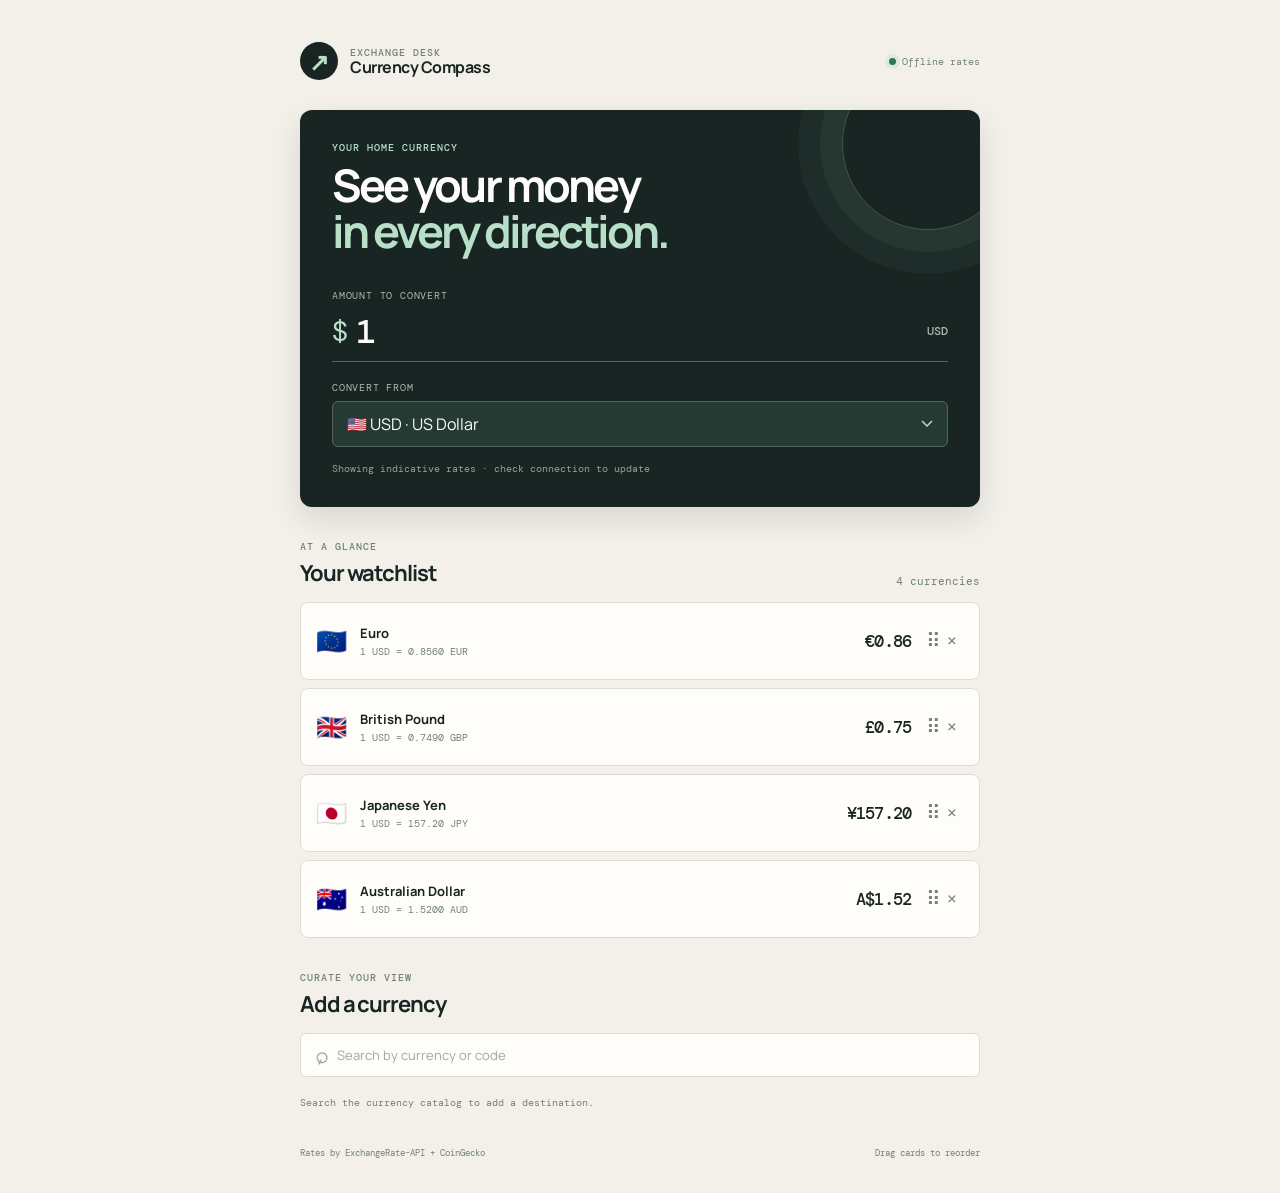
==== currency-compass/index.html @ 64b4417f "Add Currency Compass" ====
<!doctype html>
<html lang="en">
<head>
  <meta charset="UTF-8">
  <meta name="viewport" content="width=device-width, initial-scale=1, viewport-fit=cover">
  <meta name="theme-color" content="#f3f0ea">
  <title>Currency Compass</title>
  <link rel="preconnect" href="https://fonts.googleapis.com">
  <link rel="preconnect" href="https://fonts.gstatic.com" crossorigin>
  <link href="https://fonts.googleapis.com/css2?family=DM+Mono:wght@400;500&family=Manrope:wght@400;500;600;700;800&display=swap" rel="stylesheet">
  <link rel="stylesheet" href="styles.css">
</head>
<body>
  <main class="app-shell">
    <header class="topbar">
      <div class="brand-mark" aria-hidden="true">↗</div>
      <div>
        <p class="eyebrow">Exchange desk</p>
        <h1>Currency Compass</h1>
      </div>
      <div class="live-status"><span class="status-dot"></span><span id="status-label">Live rates</span></div>
    </header>

    <section class="hero-panel" aria-labelledby="converter-heading">
      <div class="hero-copy">
        <p class="eyebrow">Your home currency</p>
        <h2 id="converter-heading">See your money<br><em>in every direction.</em></h2>
      </div>
      <div class="amount-wrap">
        <label for="amount">Amount to convert</label>
        <div class="amount-input-row">
          <span id="amount-symbol" class="input-symbol">$</span>
          <input id="amount" type="number" inputmode="decimal" min="0" step="any" value="1" aria-label="Amount in default currency">
          <span id="amount-code" class="input-code">USD</span>
        </div>
      </div>
      <div class="base-picker">
        <label for="base-currency">Convert from</label>
        <select id="base-currency" aria-label="Default currency"></select>
      </div>
      <p class="updated" id="updated-label">Fetching current rates...</p>
    </section>

    <section class="rates-section" aria-labelledby="rates-heading">
      <div class="section-heading">
        <div>
          <p class="eyebrow">At a glance</p>
          <h2 id="rates-heading">Your watchlist</h2>
        </div>
        <span id="currency-count" class="count-label">0 currencies</span>
      </div>
      <div id="rate-list" class="rate-list" aria-live="polite"></div>
    </section>

    <section class="add-section" aria-labelledby="add-heading">
      <div class="section-heading compact-heading">
        <div>
          <p class="eyebrow">Curate your view</p>
          <h2 id="add-heading">Add a currency</h2>
        </div>
      </div>
      <div class="currency-search">
        <label class="visually-hidden" for="currency-search-input">Search currencies</label>
        <span class="search-icon" aria-hidden="true">⌕</span>
        <input id="currency-search-input" type="search" autocomplete="off" placeholder="Search by currency or code" aria-controls="currency-options">
      </div>
      <div id="currency-options" class="currency-options" aria-live="polite"></div>
    </section>

    <footer>
      <span>Rates by ExchangeRate-API + CoinGecko</span>
      <span>Drag cards to reorder</span>
    </footer>
  </main>
  <script src="app.js"></script>
</body>
</html>
---- currency-compass/styles.css ----
:root { --paper: #f3f0ea; --ink: #182522; --muted: #72807b; --line: #d9ddd5; --mint: #b8e0c9; --mint-deep: #2f765e; --coral: #ee8069; --white: #fffdf9; --mono: "DM Mono", monospace; --sans: "Manrope", sans-serif; }
* { box-sizing: border-box; }
html { background: var(--paper); }
body { margin: 0; color: var(--ink); font-family: var(--sans); background: var(--paper); }
button, input, select { font: inherit; }
button, select { cursor: pointer; }
.app-shell { width: min(100%, 720px); margin: 0 auto; padding: 28px 20px 34px; }
.topbar { display: flex; align-items: center; gap: 12px; margin-bottom: 30px; }
.brand-mark { width: 38px; height: 38px; display: grid; place-items: center; background: var(--ink); color: var(--mint); font-size: 24px; border-radius: 50%; font-weight: 700; }
.eyebrow { margin: 0; color: var(--muted); font: 500 10px/1.2 var(--mono); letter-spacing: .1em; text-transform: uppercase; }
h1, h2, p { margin-top: 0; }
h1 { margin-bottom: 0; font-size: 16px; line-height: 1; letter-spacing: -.03em; }
.live-status { display: flex; align-items: center; gap: 6px; margin-left: auto; color: var(--muted); font: 400 10px var(--mono); }
.status-dot { width: 7px; height: 7px; background: var(--mint-deep); border-radius: 50%; box-shadow: 0 0 0 4px #dbeade; }
.hero-panel { position: relative; overflow: hidden; padding: 26px 22px 20px; color: var(--white); background: var(--ink); border-radius: 12px; box-shadow: 0 12px 30px rgba(24, 37, 34, .12); }
.hero-panel::after { content: ""; position: absolute; right: -34px; top: -52px; width: 170px; height: 170px; border: 1px solid rgba(184,224,201,.26); border-radius: 50%; box-shadow: 0 0 0 22px rgba(184,224,201,.05), 0 0 0 44px rgba(184,224,201,.04); }
.hero-copy, .amount-wrap, .base-picker, .updated { position: relative; z-index: 1; }
.hero-panel .eyebrow { color: var(--mint); }
.hero-panel h2 { margin: 8px 0 28px; font-size: clamp(28px, 8vw, 45px); line-height: 1.03; letter-spacing: -.065em; }
.hero-panel h2 em { color: var(--mint); font-style: normal; }
.amount-wrap label, .base-picker label { display: block; margin-bottom: 7px; color: #abb9b2; font: 400 10px var(--mono); text-transform: uppercase; letter-spacing: .08em; }
.amount-input-row { display: flex; align-items: center; border-bottom: 1px solid #53655e; padding-bottom: 7px; }
.input-symbol { color: var(--mint); font: 400 27px var(--mono); }
#amount { width: 100%; min-width: 0; padding: 0 8px; color: var(--white); border: 0; outline: 0; background: transparent; font: 500 34px var(--mono); letter-spacing: -.08em; }
#amount::-webkit-inner-spin-button { appearance: none; }
.input-code { color: #abb9b2; font: 500 12px var(--mono); }
.base-picker { margin-top: 19px; }
#base-currency { width: 100%; padding: 11px 14px; appearance: none; color: var(--white); border: 1px solid #53655e; border-radius: 6px; outline: 0; background: #263a34 url("data:image/svg+xml,%3Csvg xmlns='http://www.w3.org/2000/svg' width='12' height='8'%3E%3Cpath d='m1 1 5 5 5-5' fill='none' stroke='%23b8e0c9' stroke-width='1.5'/%3E%3C/svg%3E") no-repeat right 14px center; }
.updated { margin: 15px 0 0; color: #93a49b; font: 400 10px var(--mono); }
.rates-section, .add-section { padding-top: 34px; }
.section-heading { display: flex; align-items: end; justify-content: space-between; margin-bottom: 14px; }
.section-heading h2 { margin: 5px 0 0; font-size: 22px; letter-spacing: -.05em; }
.count-label { color: var(--muted); font: 400 11px var(--mono); }
.rate-list { display: grid; gap: 8px; }
.rate-card { display: grid; grid-template-columns: auto 1fr auto auto; align-items: center; gap: 12px; min-height: 78px; padding: 13px 15px; background: var(--white); border: 1px solid var(--line); border-radius: 8px; animation: rise .35s both; cursor: grab; touch-action: none; }
.rate-card:active { cursor: grabbing; }
.rate-card.is-dragging { opacity: .42; border-color: var(--mint-deep); }
.flag { width: 32px; font-size: 25px; line-height: 1; }
.currency-name { margin-bottom: 3px; font-size: 13px; font-weight: 700; }
.rate-reference { color: var(--muted); font: 400 10px var(--mono); }
.converted-amount { text-align: right; font: 500 17px var(--mono); letter-spacing: -.05em; }
.card-actions { display: flex; align-items: center; gap: 3px; margin-left: 3px; user-select: none; }
.drag-handle { color: var(--muted); font-size: 20px; line-height: 1; letter-spacing: -5px; }
.remove-button { display: grid; place-items: center; width: 25px; height: 26px; padding: 0; border: 0; color: var(--muted); background: transparent; font-size: 20px; line-height: 1; }
.remove-button:hover, .remove-button:focus-visible { color: var(--coral); }
.currency-search { display: flex; align-items: center; gap: 9px; padding: 0 13px; background: var(--white); border: 1px solid var(--line); border-radius: 6px; }
.search-icon { color: var(--muted); font-size: 23px; line-height: 1; transform: rotate(-20deg); }
#currency-search-input { width: 100%; padding: 12px 0; color: var(--ink); border: 0; outline: 0; background: transparent; font-size: 13px; }
#currency-search-input::placeholder { color: #9da8a2; }
.currency-options { display: grid; gap: 7px; margin-top: 9px; }
.currency-option { display: flex; align-items: center; gap: 10px; width: 100%; padding: 10px 12px; color: var(--ink); text-align: left; border: 1px solid var(--line); border-radius: 6px; background: var(--white); font-size: 11px; }
.currency-option:hover, .currency-option:focus-visible { border-color: var(--mint-deep); background: #e2eee5; }
.currency-option .flag { width: auto; font-size: 16px; }
.option-copy { display: grid; gap: 2px; flex: 1; }
.option-copy strong { font-size: 12px; }
.option-copy small { color: var(--muted); font: 400 10px var(--mono); }
.add-icon { color: var(--mint-deep); font-size: 20px; font-weight: 500; }
.search-hint { margin: 10px 0 0; color: var(--muted); font: 400 10px var(--mono); }
.visually-hidden { position: absolute; width: 1px; height: 1px; padding: 0; margin: -1px; overflow: hidden; clip: rect(0, 0, 0, 0); white-space: nowrap; border: 0; }
footer { display: flex; justify-content: space-between; gap: 10px; margin-top: 38px; color: var(--muted); font: 400 9px var(--mono); }
@keyframes rise { from { opacity: 0; transform: translateY(7px); } to { opacity: 1; transform: translateY(0); } }
@media (min-width: 600px) { .app-shell { padding-top: 42px; } .hero-panel { padding: 32px; } .hero-panel h2 { margin-bottom: 34px; } }
@media (prefers-reduced-motion: reduce) { *, *::before, *::after { animation-duration: .01ms !important; } }
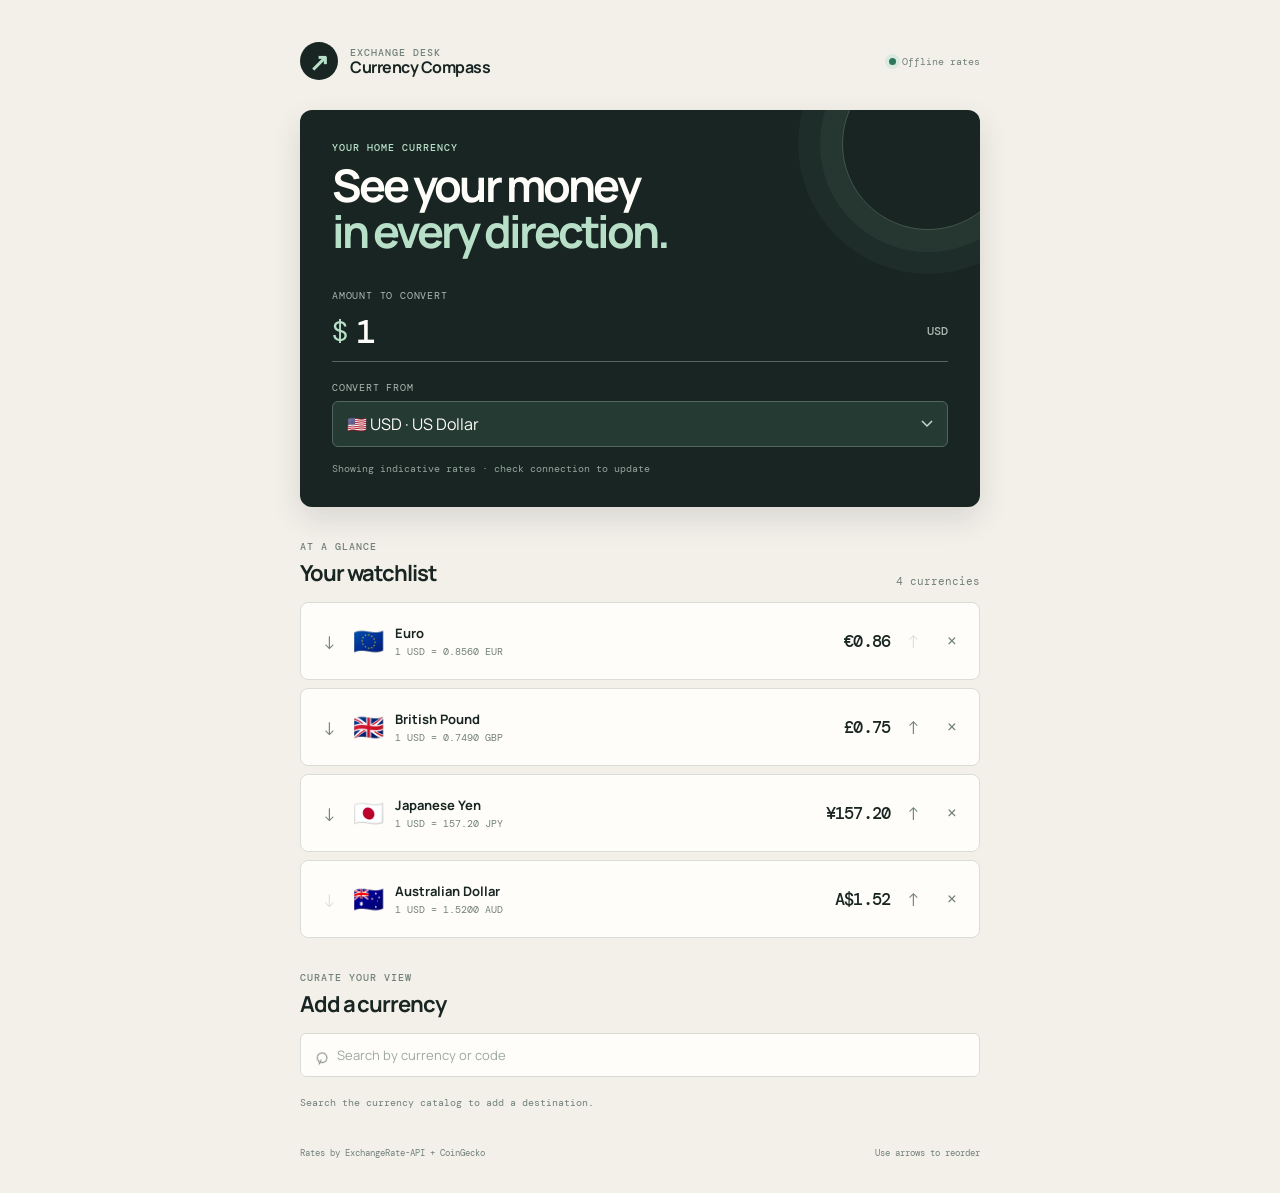
==== commit 14ef8457: "Replace drag ordering with touch controls" ====
--- a/currency-compass/index.html
+++ b/currency-compass/index.html
@@ -69,7 +69,7 @@
 
     <footer>
       <span>Rates by ExchangeRate-API + CoinGecko</span>
-      <span>Drag cards to reorder</span>
+      <span>Use arrows to reorder</span>
     </footer>
   </main>
   <script src="app.js"></script>
--- a/currency-compass/styles.css
+++ b/currency-compass/styles.css
@@ -1,4 +1,16 @@
-:root { --paper: #f3f0ea; --ink: #182522; --muted: #72807b; --line: #d9ddd5; --mint: #b8e0c9; --mint-deep: #2f765e; --coral: #ee8069; --white: #fffdf9; --mono: "DM Mono", monospace; --sans: "Manrope", sans-serif; }
+:root {
+  --paper: #f3f0ea;
+  --ink: #182522;
+  --muted: #72807b;
+  --line: #d9ddd5;
+  --mint: #b8e0c9;
+  --mint-deep: #2f765e;
+  --coral: #ee8069;
+  --white: #fffdf9;
+  --mono: "DM Mono", monospace;
+  --sans: "Manrope", sans-serif;
+}
+
 * { box-sizing: border-box; }
 html { background: var(--paper); }
 body { margin: 0; color: var(--ink); font-family: var(--sans); background: var(--paper); }
@@ -32,17 +44,20 @@
 .section-heading h2 { margin: 5px 0 0; font-size: 22px; letter-spacing: -.05em; }
 .count-label { color: var(--muted); font: 400 11px var(--mono); }
 .rate-list { display: grid; gap: 8px; }
-.rate-card { display: grid; grid-template-columns: auto 1fr auto auto; align-items: center; gap: 12px; min-height: 78px; padding: 13px 15px; background: var(--white); border: 1px solid var(--line); border-radius: 8px; animation: rise .35s both; cursor: grab; touch-action: none; }
-.rate-card:active { cursor: grabbing; }
-.rate-card.is-dragging { opacity: .42; border-color: var(--mint-deep); }
+.rate-card { display: grid; grid-template-columns: auto auto 1fr auto auto auto; align-items: center; gap: 10px; min-height: 78px; padding: 13px 15px; background: var(--white); border: 1px solid var(--line); border-radius: 8px; animation: rise .35s both; }
 .flag { width: 32px; font-size: 25px; line-height: 1; }
 .currency-name { margin-bottom: 3px; font-size: 13px; font-weight: 700; }
 .rate-reference { color: var(--muted); font: 400 10px var(--mono); }
 .converted-amount { text-align: right; font: 500 17px var(--mono); letter-spacing: -.05em; }
-.card-actions { display: flex; align-items: center; gap: 3px; margin-left: 3px; user-select: none; }
-.drag-handle { color: var(--muted); font-size: 20px; line-height: 1; letter-spacing: -5px; }
-.remove-button { display: grid; place-items: center; width: 25px; height: 26px; padding: 0; border: 0; color: var(--muted); background: transparent; font-size: 20px; line-height: 1; }
+.card-actions { display: flex; align-items: center; gap: 3px; margin-left: 3px; }
+.move-button { display: grid; place-items: center; width: 27px; height: 30px; padding: 0; border: 0; color: var(--muted); background: transparent; font-size: 18px; line-height: 1; }
+.move-button:hover:not(:disabled), .move-button:focus-visible { color: var(--mint-deep); background: #e2eee5; }
+.move-button:disabled { opacity: .22; cursor: default; }
+.card-actions { user-select: none; }
+.remove-button { display: grid; place-items: center; width: 25px; height: 26px; padding: 0; border: 0; color: var(--muted); background: transparent; line-height: 1; }
+.remove-button { height: 26px; margin-left: 2px; font-size: 20px; }
 .remove-button:hover, .remove-button:focus-visible { color: var(--coral); }
+.currency-options { display: flex; flex-wrap: wrap; gap: 8px; }
 .currency-search { display: flex; align-items: center; gap: 9px; padding: 0 13px; background: var(--white); border: 1px solid var(--line); border-radius: 6px; }
 .search-icon { color: var(--muted); font-size: 23px; line-height: 1; transform: rotate(-20deg); }
 #currency-search-input { width: 100%; padding: 12px 0; color: var(--ink); border: 0; outline: 0; background: transparent; font-size: 13px; }
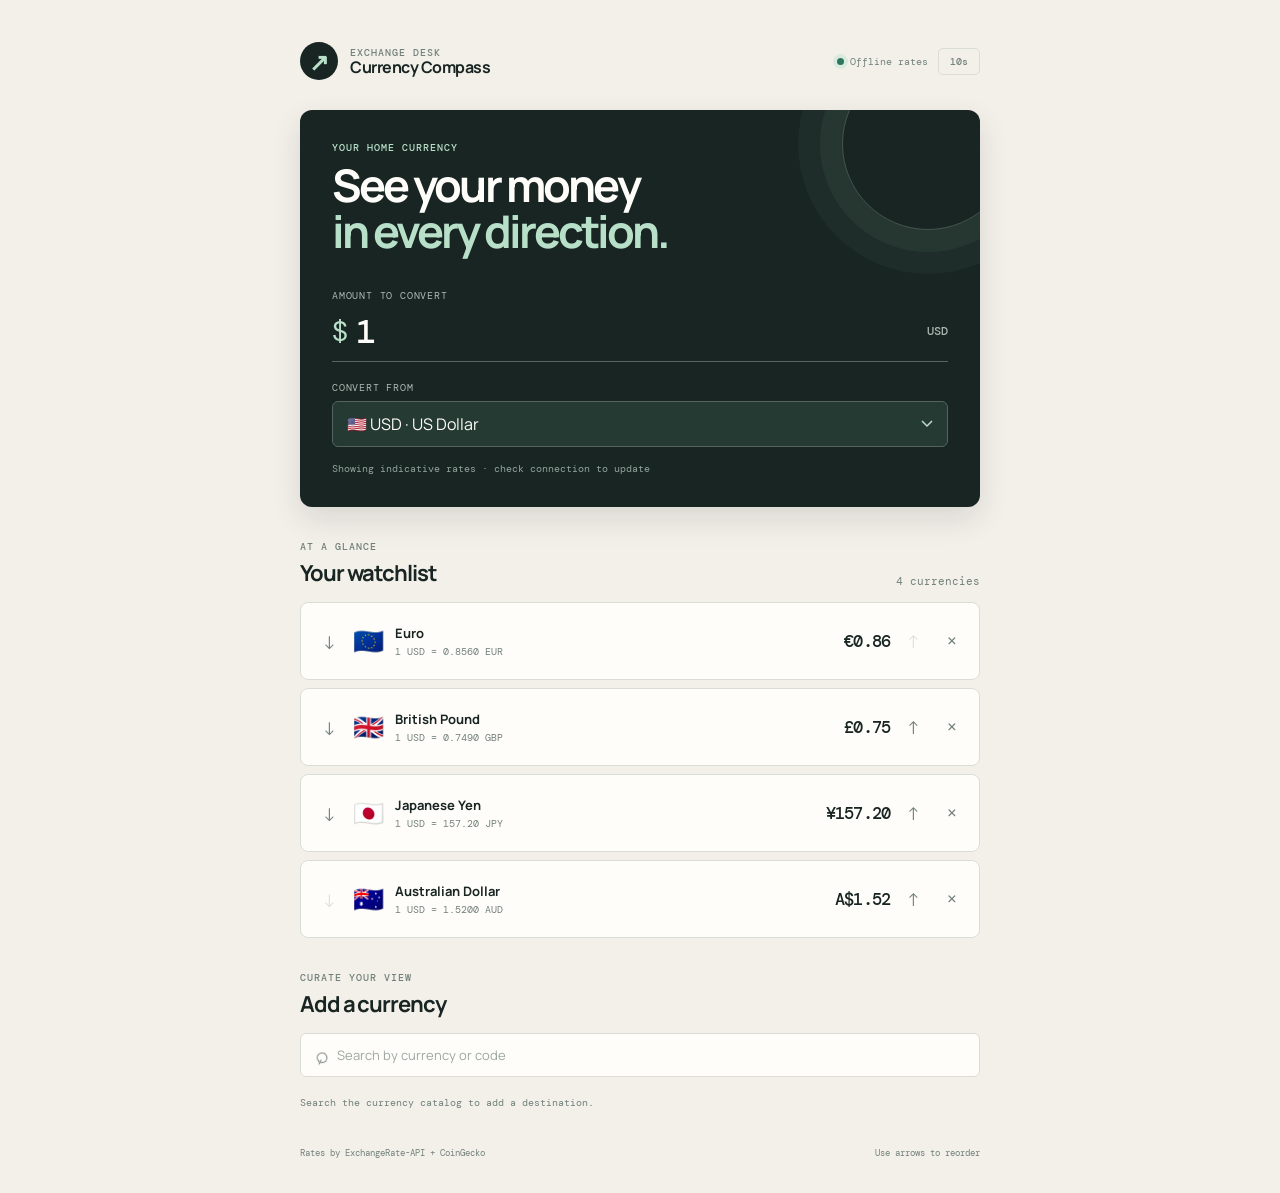
==== commit be28ff2e: "Add optional ten second rate refresh" ====
--- a/currency-compass/index.html
+++ b/currency-compass/index.html
@@ -5,6 +5,8 @@
   <meta name="viewport" content="width=device-width, initial-scale=1, viewport-fit=cover">
   <meta name="theme-color" content="#f3f0ea">
   <title>Currency Compass</title>
+  <link rel="icon" href="favicon.png" type="image/png" sizes="32x32">
+  <link rel="apple-touch-icon" href="apple-touch-icon.png" sizes="180x180">
   <link rel="preconnect" href="https://fonts.googleapis.com">
   <link rel="preconnect" href="https://fonts.gstatic.com" crossorigin>
   <link href="https://fonts.googleapis.com/css2?family=DM+Mono:wght@400;500&family=Manrope:wght@400;500;600;700;800&display=swap" rel="stylesheet">
@@ -18,7 +20,7 @@
         <p class="eyebrow">Exchange desk</p>
         <h1>Currency Compass</h1>
       </div>
-      <div class="live-status"><span class="status-dot"></span><span id="status-label">Live rates</span></div>
+      <div class="header-actions"><div class="live-status"><span class="status-dot"></span><span id="status-label">Live rates</span></div><button id="auto-refresh" class="refresh-toggle" type="button" aria-pressed="false" title="Refresh rates every 10 seconds">10s</button></div>
     </header>
 
     <section class="hero-panel" aria-labelledby="converter-heading">
--- a/currency-compass/styles.css
+++ b/currency-compass/styles.css
@@ -22,8 +22,11 @@
 .eyebrow { margin: 0; color: var(--muted); font: 500 10px/1.2 var(--mono); letter-spacing: .1em; text-transform: uppercase; }
 h1, h2, p { margin-top: 0; }
 h1 { margin-bottom: 0; font-size: 16px; line-height: 1; letter-spacing: -.03em; }
-.live-status { display: flex; align-items: center; gap: 6px; margin-left: auto; color: var(--muted); font: 400 10px var(--mono); }
+.header-actions { display: flex; align-items: center; gap: 10px; margin-left: auto; }
+.live-status { display: flex; align-items: center; gap: 6px; color: var(--muted); font: 400 10px var(--mono); }
 .status-dot { width: 7px; height: 7px; background: var(--mint-deep); border-radius: 50%; box-shadow: 0 0 0 4px #dbeade; }
+.refresh-toggle { min-width: 42px; padding: 6px 7px; color: var(--muted); border: 1px solid var(--line); border-radius: 5px; background: transparent; font: 500 10px var(--mono); }
+.refresh-toggle:hover, .refresh-toggle:focus-visible, .refresh-toggle.is-active { color: var(--ink); border-color: var(--mint-deep); background: var(--mint); }
 .hero-panel { position: relative; overflow: hidden; padding: 26px 22px 20px; color: var(--white); background: var(--ink); border-radius: 12px; box-shadow: 0 12px 30px rgba(24, 37, 34, .12); }
 .hero-panel::after { content: ""; position: absolute; right: -34px; top: -52px; width: 170px; height: 170px; border: 1px solid rgba(184,224,201,.26); border-radius: 50%; box-shadow: 0 0 0 22px rgba(184,224,201,.05), 0 0 0 44px rgba(184,224,201,.04); }
 .hero-copy, .amount-wrap, .base-picker, .updated { position: relative; z-index: 1; }
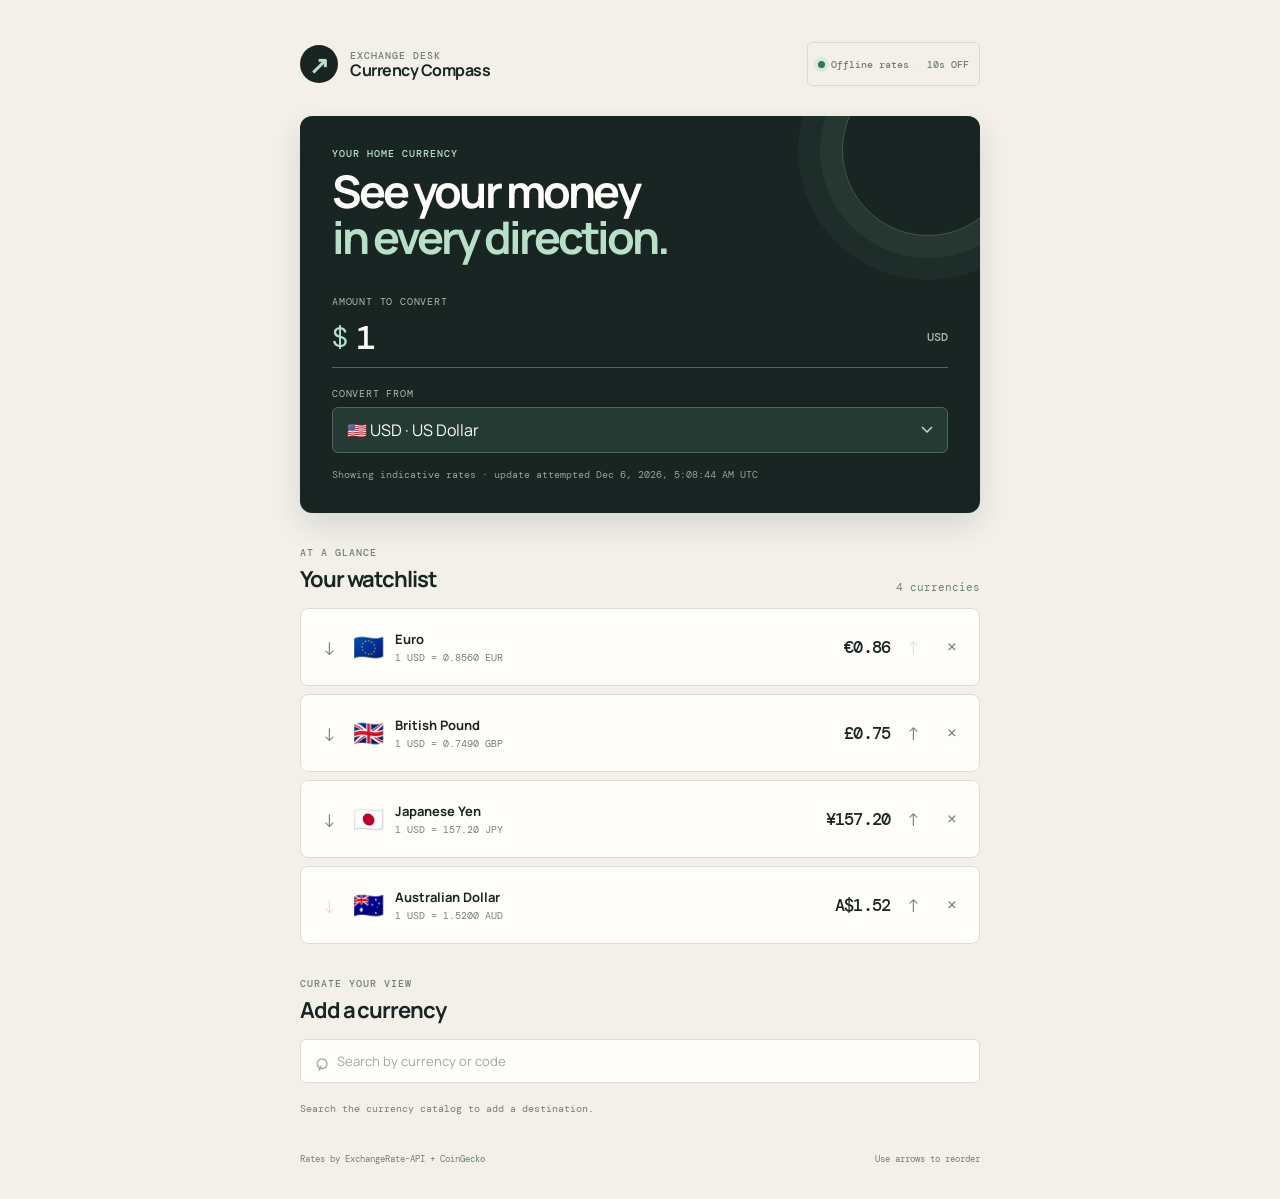
==== commit 4ebfe6e4: "Combine rate status and refresh control" ====
--- a/currency-compass/index.html
+++ b/currency-compass/index.html
@@ -20,7 +20,7 @@
         <p class="eyebrow">Exchange desk</p>
         <h1>Currency Compass</h1>
       </div>
-      <div class="header-actions"><div class="live-status"><span class="status-dot"></span><span id="status-label">Live rates</span></div><button id="auto-refresh" class="refresh-toggle" type="button" aria-pressed="false" title="Refresh rates every 10 seconds">10s</button></div>
+      <button id="auto-refresh" class="refresh-toggle" type="button" aria-pressed="false" title="Refresh rates every 10 seconds"><span class="status-dot"></span><span id="status-label">Live rates</span><span class="refresh-divider" aria-hidden="true">·</span><span id="refresh-label">10s OFF</span></button>
     </header>
 
     <section class="hero-panel" aria-labelledby="converter-heading">
--- a/currency-compass/styles.css
+++ b/currency-compass/styles.css
@@ -22,10 +22,9 @@
 .eyebrow { margin: 0; color: var(--muted); font: 500 10px/1.2 var(--mono); letter-spacing: .1em; text-transform: uppercase; }
 h1, h2, p { margin-top: 0; }
 h1 { margin-bottom: 0; font-size: 16px; line-height: 1; letter-spacing: -.03em; }
-.header-actions { display: flex; align-items: center; gap: 10px; margin-left: auto; }
-.live-status { display: flex; align-items: center; gap: 6px; color: var(--muted); font: 400 10px var(--mono); }
 .status-dot { width: 7px; height: 7px; background: var(--mint-deep); border-radius: 50%; box-shadow: 0 0 0 4px #dbeade; }
-.refresh-toggle { min-width: 42px; padding: 6px 7px; color: var(--muted); border: 1px solid var(--line); border-radius: 5px; background: transparent; font: 500 10px var(--mono); }
+.refresh-toggle { display: flex; align-items: center; gap: 6px; min-width: 155px; min-height: 44px; margin-left: auto; padding: 7px 10px; color: var(--muted); border: 1px solid var(--line); border-radius: 5px; background: transparent; font: 500 10px var(--mono); touch-action: manipulation; }
+.refresh-divider { color: var(--line); }
 .refresh-toggle:hover, .refresh-toggle:focus-visible, .refresh-toggle.is-active { color: var(--ink); border-color: var(--mint-deep); background: var(--mint); }
 .hero-panel { position: relative; overflow: hidden; padding: 26px 22px 20px; color: var(--white); background: var(--ink); border-radius: 12px; box-shadow: 0 12px 30px rgba(24, 37, 34, .12); }
 .hero-panel::after { content: ""; position: absolute; right: -34px; top: -52px; width: 170px; height: 170px; border: 1px solid rgba(184,224,201,.26); border-radius: 50%; box-shadow: 0 0 0 22px rgba(184,224,201,.05), 0 0 0 44px rgba(184,224,201,.04); }
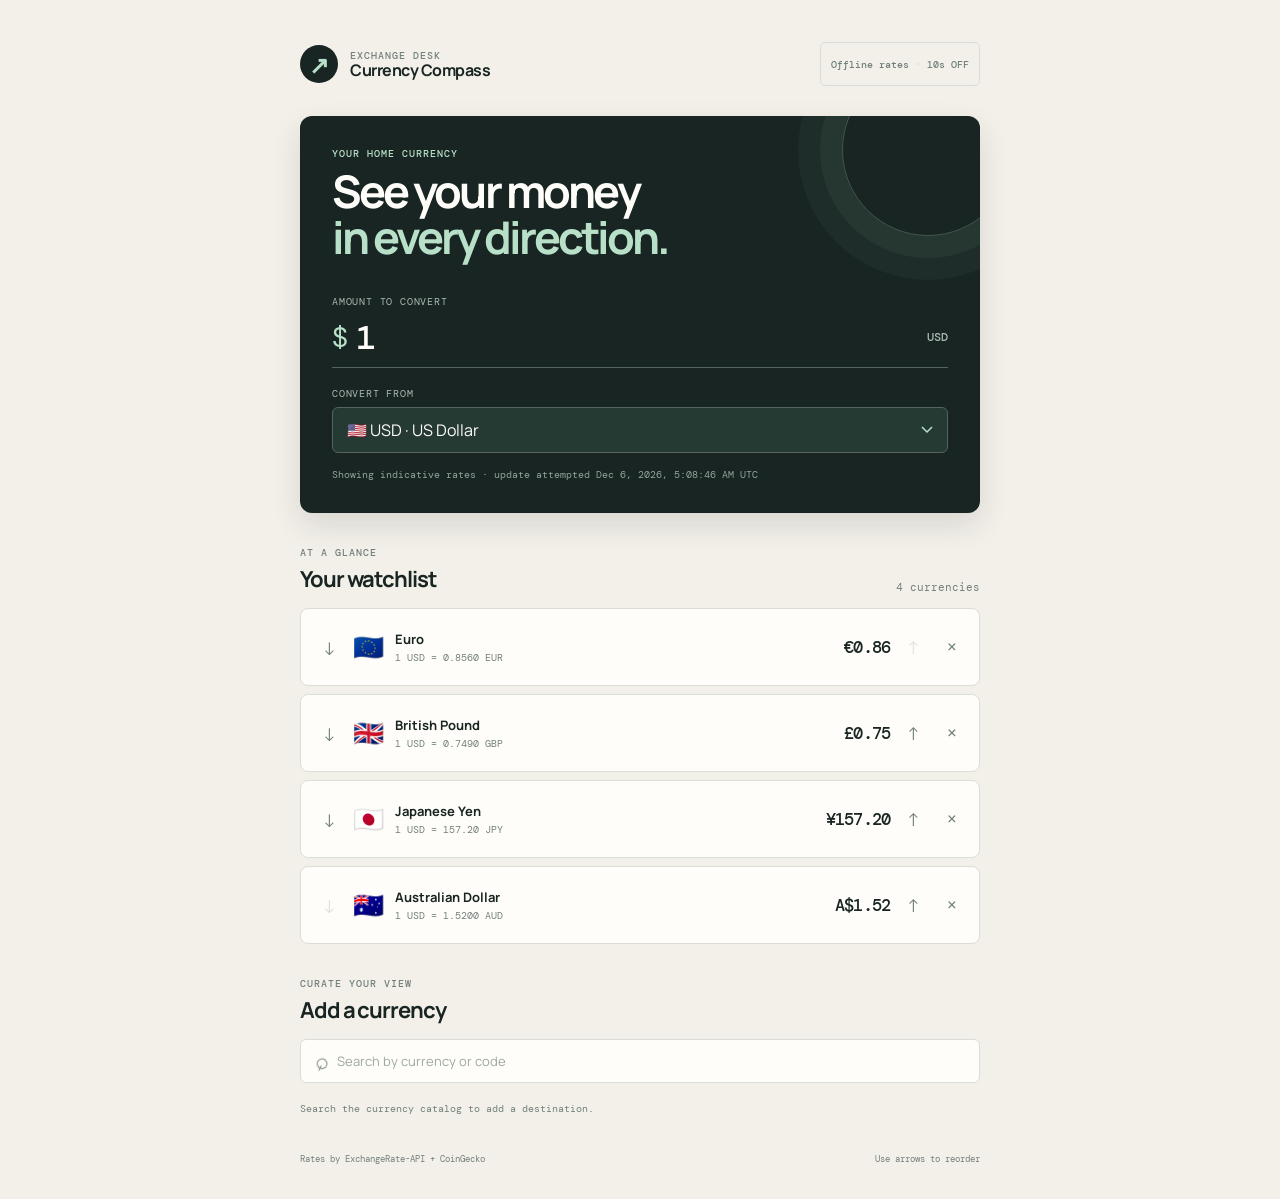
==== commit a2bfe558: "Remove redundant status light" ====
--- a/currency-compass/index.html
+++ b/currency-compass/index.html
@@ -20,7 +20,7 @@
         <p class="eyebrow">Exchange desk</p>
         <h1>Currency Compass</h1>
       </div>
-      <button id="auto-refresh" class="refresh-toggle" type="button" aria-pressed="false" title="Refresh rates every 10 seconds"><span class="status-dot"></span><span id="status-label">Live rates</span><span class="refresh-divider" aria-hidden="true">·</span><span id="refresh-label">10s OFF</span></button>
+      <button id="auto-refresh" class="refresh-toggle" type="button" aria-pressed="false" title="Refresh rates every 10 seconds"><span id="status-label">Live rates</span><span class="refresh-divider" aria-hidden="true">·</span><span id="refresh-label">10s OFF</span></button>
     </header>
 
     <section class="hero-panel" aria-labelledby="converter-heading">
--- a/currency-compass/styles.css
+++ b/currency-compass/styles.css
@@ -22,8 +22,7 @@
 .eyebrow { margin: 0; color: var(--muted); font: 500 10px/1.2 var(--mono); letter-spacing: .1em; text-transform: uppercase; }
 h1, h2, p { margin-top: 0; }
 h1 { margin-bottom: 0; font-size: 16px; line-height: 1; letter-spacing: -.03em; }
-.status-dot { width: 7px; height: 7px; background: var(--mint-deep); border-radius: 50%; box-shadow: 0 0 0 4px #dbeade; }
-.refresh-toggle { display: flex; align-items: center; gap: 6px; min-width: 155px; min-height: 44px; margin-left: auto; padding: 7px 10px; color: var(--muted); border: 1px solid var(--line); border-radius: 5px; background: transparent; font: 500 10px var(--mono); touch-action: manipulation; }
+.refresh-toggle { display: flex; align-items: center; gap: 6px; min-width: 145px; min-height: 44px; margin-left: auto; padding: 7px 10px; color: var(--muted); border: 1px solid var(--line); border-radius: 5px; background: transparent; font: 500 10px var(--mono); touch-action: manipulation; }
 .refresh-divider { color: var(--line); }
 .refresh-toggle:hover, .refresh-toggle:focus-visible, .refresh-toggle.is-active { color: var(--ink); border-color: var(--mint-deep); background: var(--mint); }
 .hero-panel { position: relative; overflow: hidden; padding: 26px 22px 20px; color: var(--white); background: var(--ink); border-radius: 12px; box-shadow: 0 12px 30px rgba(24, 37, 34, .12); }
